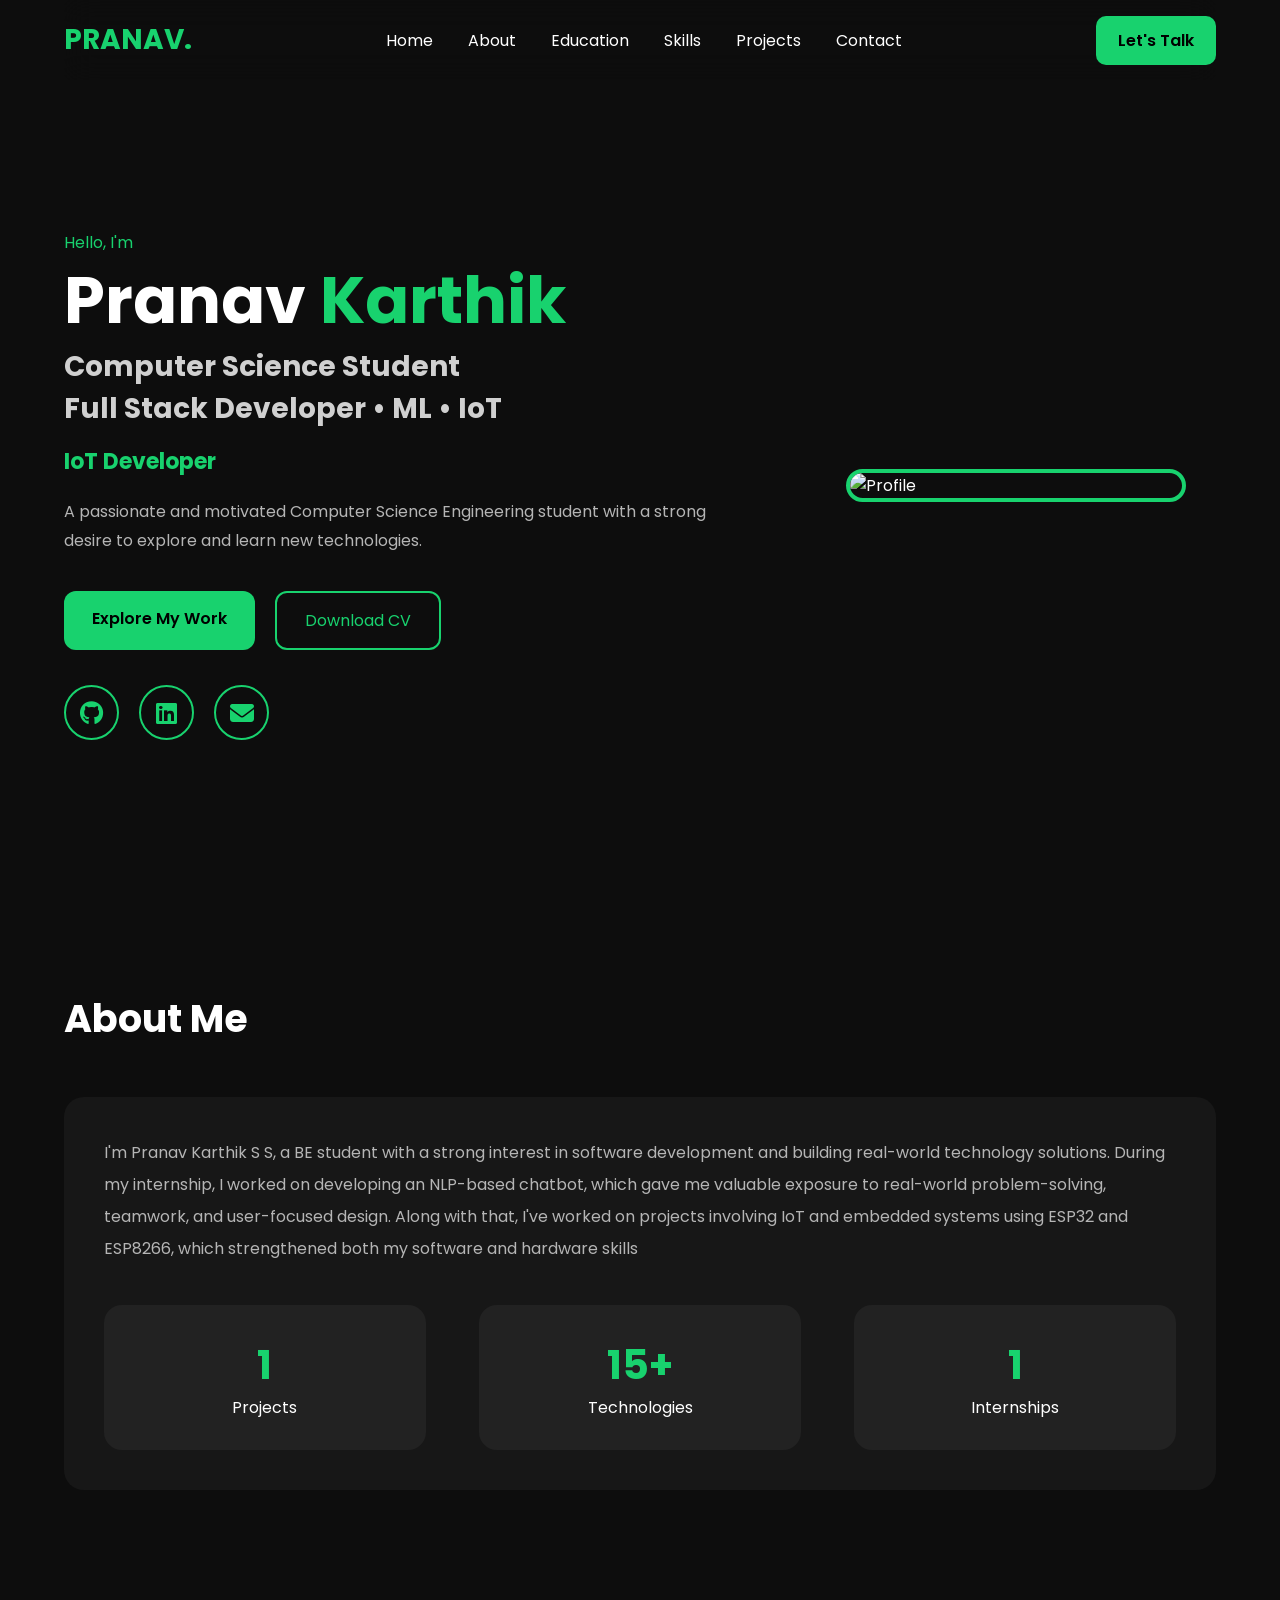
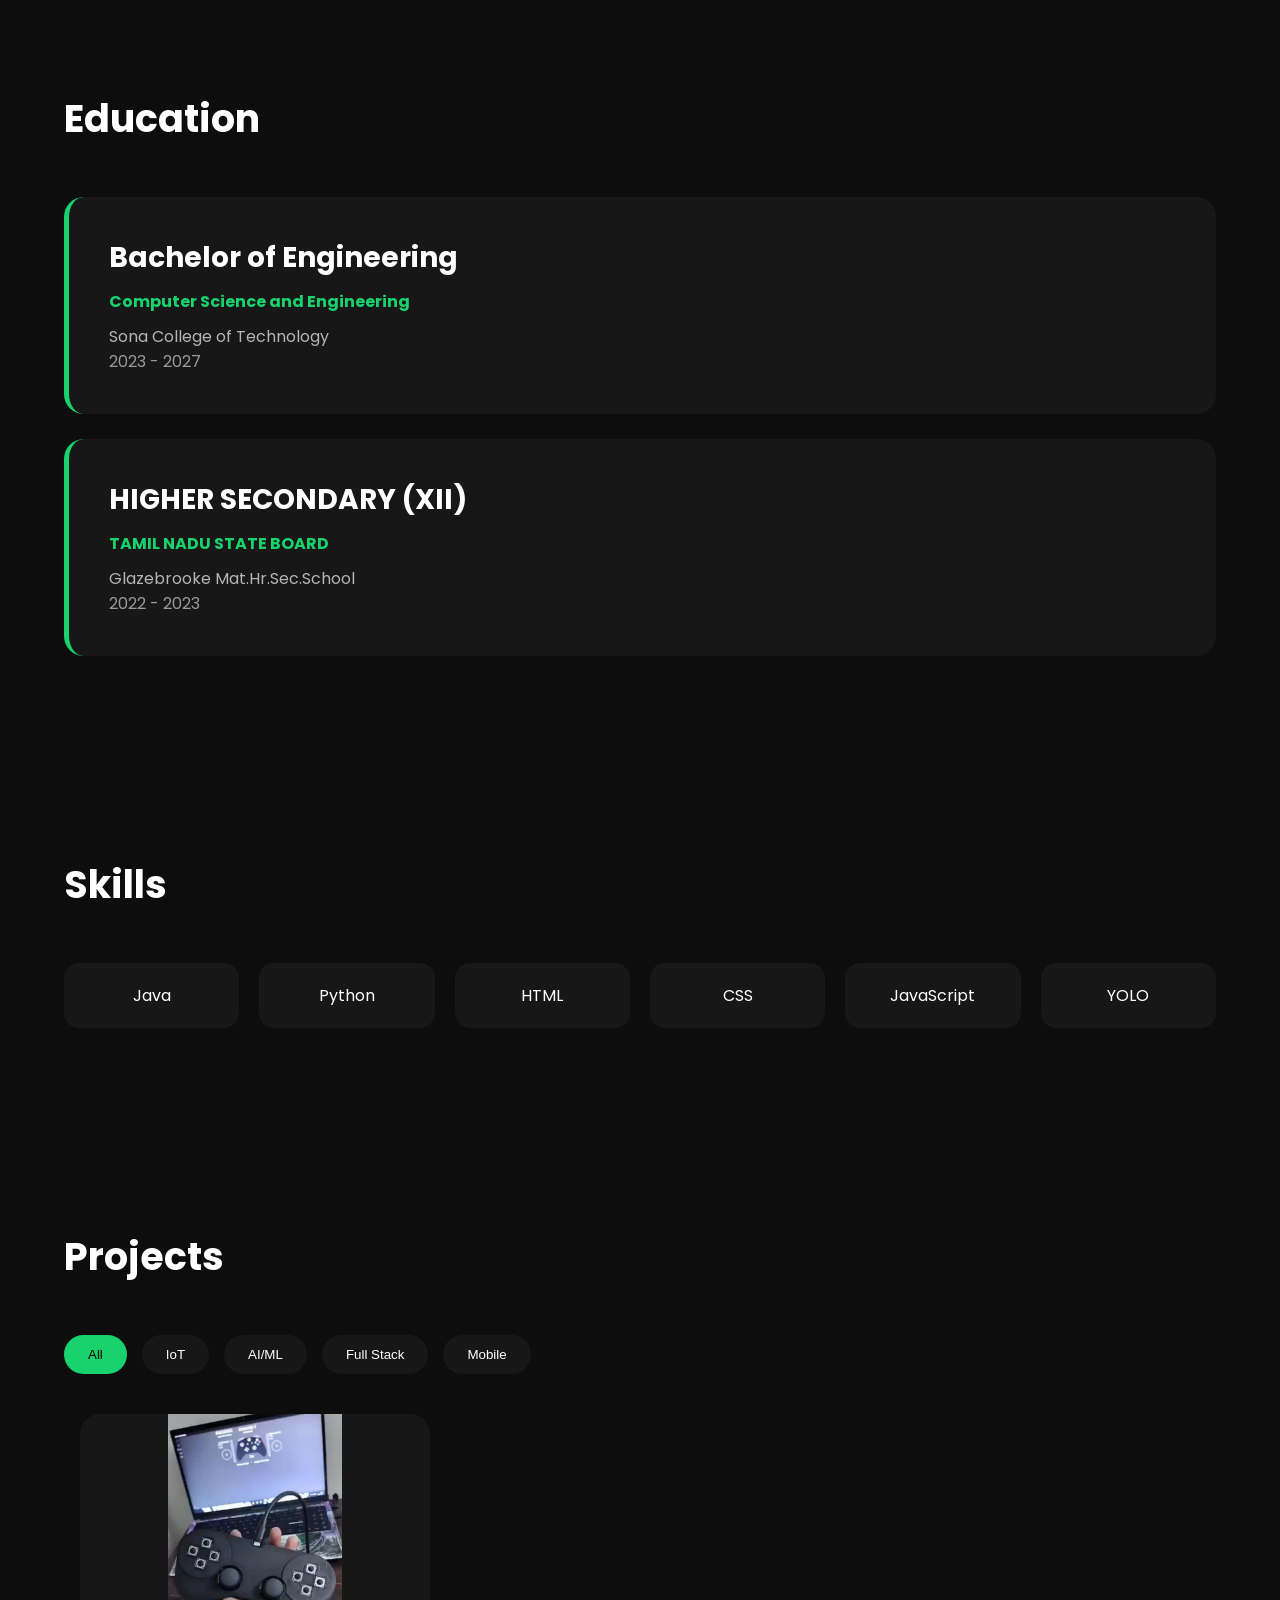
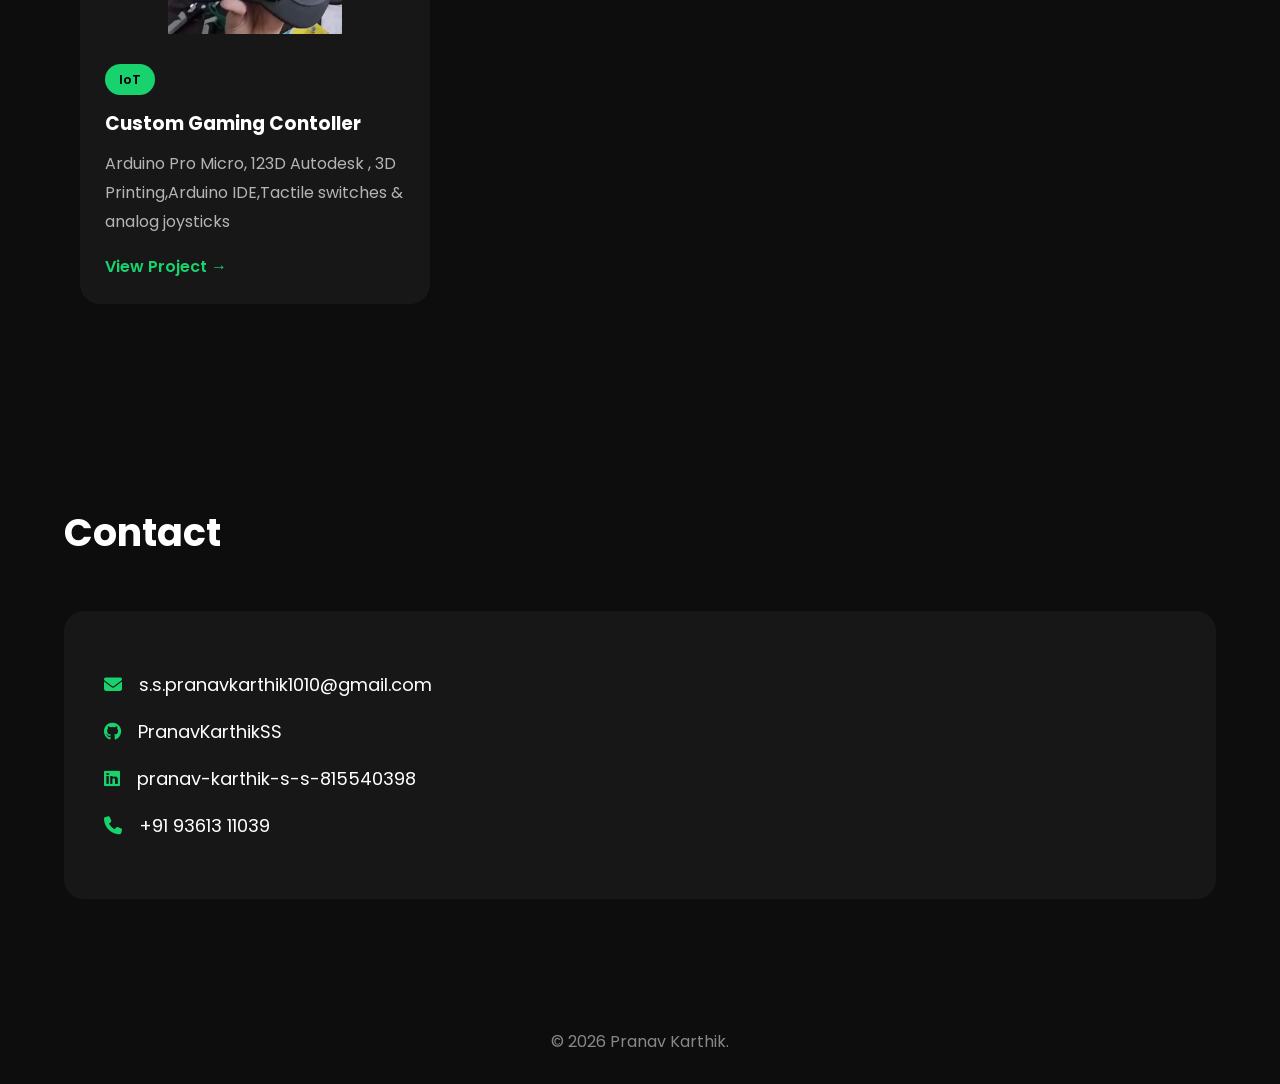
==== home.html @ e2f22dd2 "lvl 2" ====
<!DOCTYPE html>
<html lang="en">

<head>
    <meta charset="UTF-8">
    <meta name="viewport" content="width=device-width, initial-scale=1.0">

    <!-- CSS -->
    <link rel="stylesheet" href="style.css">

    <!-- Font Awesome -->
    <link rel="stylesheet"
        href="https://cdnjs.cloudflare.com/ajax/libs/font-awesome/6.6.0/css/all.min.css">

    <!-- Google Font -->
    <link
        href="https://fonts.googleapis.com/css2?family=Poppins:wght@300;400;500;600;700&display=swap"
        rel="stylesheet">

    <title>Pranav Karthik | Portfolio</title>
</head>

<body>

    <!-- ================= NAVBAR ================= -->

    <nav>

        <div class="logo">
            PRANAV.
        </div>

        <ul class="nav-links">

            <li><a href="#home">Home</a></li>

            <li><a href="#about">About</a></li>

            <li><a href="#education">Education</a></li>

            <li><a href="#skills">Skills</a></li>

            <li><a href="#projects">Projects</a></li>

            <li><a href="#contact">Contact</a></li>

        </ul>

        <a href="#contact" class="btn-nav">
            Let's Talk
        </a>

    </nav>



    <!-- ================= HERO ================= -->

    <section id="home" class="hero">

        <div class="hero-text">

            <span>Hello, I'm</span>

            <h1>Pranav <span>Karthik</span></h1>

            <h2>
                Computer Science Student <br>
                Full Stack Developer • ML • IoT
            </h2>

            <p>
                A passionate and motivated Computer Science Engineering student with a strong desire to explore and learn new
technologies.
            </p>

            <div class="hero-buttons">

                <a href="#" class="btn-main">
                    Explore My Work
                </a>

                <a href="#" class="btn-outline">
                    Download CV
                </a>

            </div>

            <div class="social-icons">

    <a href="https://github.com/PranavKarthikSS" target="_blank">
        <i class="fab fa-github"></i>
    </a>

    <a href="https://www.linkedin.com/in/pranav-karthik-s-s-815540398/" target="_blank">
        <i class="fab fa-linkedin"></i>
    </a>

    <a href="mailto:s.s.pranavkarthik1010@gmail.com">
        <i class="fa-solid fa-envelope"></i>
    </a>

</div>

        </div>

        <div class="hero-image">

            <img src="images/profile.png" alt="Profile">

        </div>

    </section>



    <!-- ================= ABOUT ================= -->

    <section id="about">

        <h2 class="section-title">About Me</h2>

        <div class="about-container">

            <p>
                I'm Pranav Karthik S S, a BE student with a strong interest in software development and building real-world technology solutions. During my internship, I worked on developing an NLP-based chatbot, which gave me valuable exposure to real-world problem-solving, teamwork, and user-focused design. Along with that, I've worked on projects involving IoT and embedded systems using ESP32 and ESP8266, which strengthened both my software and hardware skills
            </p>

            <div class="stats">

                <div class="stat-box">

                    <h3>1</h3>

                    <span>Projects</span>

                </div>

                <div class="stat-box">

                    <h3>15+</h3>

                    <span>Technologies</span>

                </div>

                <div class="stat-box">

                    <h3>1</h3>

                    <span>Internships</span>

                </div>

            </div>

        </div>

    </section>



    <!-- ================= EDUCATION ================= -->

    <section id="education">

        <h2 class="section-title">Education</h2>

        
        <div class="education-card">

            <h3>Bachelor of Engineering</h3>

            <h4>Computer Science and Engineering</h4>

            <p>Sona College of Technology</p>

            <span>2023 - 2027</span>

        </div>
        <br>
        <div class="education-card">

            <h3>HIGHER SECONDARY (XII) </h3>

            <h4>TAMIL NADU STATE BOARD</h4>

            <p>Glazebrooke Mat.Hr.Sec.School</p>

            <span>2022 - 2023</span>

        </div>

    </section>



    <!-- ================= SKILLS ================= -->

    <section id="skills">

        <h2 class="section-title">

            Skills

        </h2>

        <div class="skills-grid">

            <div class="skill-card">Java</div>

            <div class="skill-card">Python</div>

            <div class="skill-card">HTML</div>

            <div class="skill-card">CSS</div>

            <div class="skill-card">JavaScript</div>

            <div class="skill-card">YOLO</div>

        </div>

    </section>



    <!-- ================= PROJECTS ================= -->

    <section id="projects">

        <h2 class="section-title">

            Projects

        </h2>

        <!-- Categories -->

        <div class="filter-buttons">

            <button class="active">All</button>

            <button>IoT</button>

            <button>AI/ML</button>

            <button>Full Stack</button>

            <button>Mobile</button>

        </div>


        <!-- Project Cards -->

        <div class="project-grid">

            <div class="project-card" data-category="iot">

                <img src="images/project1.jpeg">

                <div class="project-content">

                    <span class="category">
                        IoT
                    </span>

                    <h3>
                        Custom Gaming Contoller
                    </h3>

                    <p>
                    Arduino Pro Micro, 123D Autodesk , 3D Printing,Arduino IDE,Tactile switches & analog joysticks
                    </p>

                    <a href="#" class="view-project">
                    View Project →
                    </a>

                </div>

            </div>
    </section>



    <!-- ================= CONTACT ================= -->

    <section id="contact">

        <h2 class="section-title">

            Contact

        </h2>

        <div class="contact-box">

            <p>

                <i class="fa-solid fa-envelope"></i>

                s.s.pranavkarthik1010@gmail.com

            </p>

            <p>

                <i class="fa-brands fa-github"></i>
                <a href="https://github.com/PranavKarthikSS">PranavKarthikSS</a>

            </p>

            <p>

                <i class="fa-brands fa-linkedin"></i>
                <a href="https://www.linkedin.com/in/pranav-karthik-s-s-815540398/">pranav-karthik-s-s-815540398</a>
                

            </p>

            <p>

    <i class="fa-solid fa-phone"></i>

    <a href="tel:+919876543210">+91 93613 11039</a>

</p>

        </div>

    </section>



    <!-- ================= FOOTER ================= -->

    <footer>

        © 2026 Pranav Karthik.

    </footer>

    <div id="projectModal" class="modal">

    <div class="modal-content">

        <span class="close">&times;</span>

        <div class="gallery">

            <button class="prev">&#10094;</button>

            <img id="modalImage" src="images/project1.jpg">

            <button class="next">&#10095;</button>

        </div>

        <div class="indicator">

            <span class="dot active"></span>
            <span class="dot"></span>
            <span class="dot"></span>

        </div>

        <div class="modal-body">

            <div class="tags">

                <span>Hardware</span>
                <span>Arduino</span>
                <span>3d modeling</span>

            </div>

            <h2 id="modalTitle">
                Custom Gaming Contoller 
            </h2>

            <p id="modalDescription">
                Designed and developed a custom USB gaming controller from scratch using the Arduino Pro Micro, combining embedded systems programming with custom hardware design. Created a fully functional HID (Human Interface Device) that interfaces directly with a PC, featuring analog joysticks, tactile buttons, and a 3D-printed enclosure. The project provided hands-on experience in microcontroller programming, product prototyping, and hardware-software integration.

            </p>

            <h3>Features</h3>

            <ul>

                <li>USB HID Compatibility</li>

                <li>Custom Hardware Design</li>

                <li>Real-Time Input Processing</li>
            </ul>

            <div class="project-links">

                <a href="https://github.com/PranavKarthikSS/Pranav_web">GitHub</a>

                <a href="#">Live Demo</a>

            </div>

        </div>

    </div>

</div>

<script src="script.js"></script>

</body>

</html>
---- style.css ----
/* ==========================
   GOOGLE FONT
========================== */

@import url('https://fonts.googleapis.com/css2?family=Poppins:wght@300;400;500;600;700;800&display=swap');


/* ==========================
   RESET
========================== */

*{
    margin:0;
    padding:0;
    box-sizing:border-box;
    scroll-behavior:smooth;
}

body{

    font-family:'Poppins',sans-serif;

    background:#0d0d0d;

    color:#ffffff;

    overflow-x:hidden;

}


/* ==========================
   SCROLLBAR
========================== */

::-webkit-scrollbar{

    width:10px;

}

::-webkit-scrollbar-thumb{

    background:#18d26e;

    border-radius:20px;

}


/* ==========================
   COMMON
========================== */

section{

    width:90%;

    max-width:1200px;

    margin:auto;

    padding:100px 0;

}

.section-title{

    font-size:38px;

    margin-bottom:50px;

    font-weight:700;

}

a{

    text-decoration:none;

}

img{

    width:100%;

}


/* ==========================
   NAVBAR
========================== */

nav{

    width:90%;

    max-width:1200px;

    height:80px;

    margin:auto;

    display:flex;

    justify-content:space-between;

    align-items:center;

    position:sticky;

    top:0;

    z-index:999;

    backdrop-filter:blur(15px);

}

.logo{

    font-size:28px;

    font-weight:700;

    color:#18d26e;

}

.nav-links{

    display:flex;

    gap:35px;

    list-style:none;

}

.nav-links a{

    color:white;

    transition:.3s;

}

.nav-links a:hover{

    color:#18d26e;

}

.btn-nav{

    padding:12px 22px;

    background:#18d26e;

    color:black;

    border-radius:10px;

    font-weight:600;

    transition:.3s;

}

.btn-nav:hover{

    transform:translateY(-4px);

}


/* ==========================
   HERO
========================== */

.hero{

    display:grid;

    grid-template-columns:1fr 400px;

    align-items:center;

    gap:80px;

    min-height:90vh;

}

.hero span{

    color:#18d26e;

}

.hero h1{

    font-size:65px;

    margin:10px 0;

    line-height:1.1;

}

.hero h2{

    font-size:28px;

    color:#d0d0d0;

    margin-bottom:20px;

}

.hero p{

    color:#b5b5b5;

    line-height:1.8;

    margin-bottom:35px;

}

.hero-buttons{

    display:flex;

    gap:20px;

}

.btn-main{

    background:#18d26e;

    color:black;

    padding:15px 28px;

    border-radius:12px;

    font-weight:600;

    transition:.3s;

}

.btn-outline{

    border:2px solid #18d26e;

    color:#18d26e;

    padding:15px 28px;

    border-radius:12px;

    transition:.3s;

}

.btn-main:hover,
.btn-outline:hover{

    transform:translateY(-5px);

}


/* ==========================
   PROFILE IMAGE
========================== */

.hero-image{

    display:flex;

    justify-content:center;

}

.hero-image img{

    width:340px;

    border-radius:25px;

    border:4px solid #18d26e;

    transition:.4s;

}

.hero-image img:hover{

    transform:scale(1.04);

}


/* ==========================
   ABOUT
========================== */

.about-container{

    background:#171717;

    border-radius:20px;

    padding:40px;

}

.about-container p{

    color:#b5b5b5;

    line-height:2;

}

.stats{

    display:flex;

    justify-content:space-between;

    margin-top:40px;

}

.stat-box{

    background:#222;

    width:30%;

    text-align:center;

    padding:30px;

    border-radius:18px;

}

.stat-box h3{

    color:#18d26e;

    font-size:40px;

}


/* ==========================
   EDUCATION
========================== */

.education-card{

    background:#171717;

    padding:40px;

    border-radius:20px;

    border-left:5px solid #18d26e;

}

.education-card h3{

    font-size:28px;

}

.education-card h4{

    color:#18d26e;

    margin:10px 0;

}

.education-card p{

    color:#b5b5b5;

}

.education-card span{

    color:#999;

}


/* ==========================
   SKILLS
========================== */

.skills-grid{

    display:grid;

    grid-template-columns:repeat(auto-fit,minmax(150px,1fr));

    gap:20px;

}

.skill-card{

    background:#171717;

    padding:20px;

    text-align:center;

    border-radius:15px;

    transition:.3s;

    cursor:pointer;

}

.skill-card:hover{

    background:#18d26e;

    color:black;

    transform:translateY(-8px);

}


/* ==========================
   FILTER BUTTONS
========================== */

.filter-buttons{

    display:flex;

    gap:15px;

    margin-bottom:40px;

    flex-wrap:wrap;

}

.filter-buttons button{

    background:#171717;

    color:white;

    border:none;

    padding:12px 24px;

    border-radius:25px;

    cursor:pointer;

    transition:.3s;

}

.filter-buttons button.active,
.filter-buttons button:hover{

    background:#18d26e;

    color:black;

}


/* ==========================
   PROJECTS
========================== */

.project-grid{

    display:grid;

    grid-template-columns:repeat(auto-fill,minmax(350px,350px));

    justify-content:center;

    gap:35px;

}

.project-card{

    background:#171717;

    border-radius:20px;

    overflow:hidden;

    transition:.35s;

}

.project-card:hover{

    transform:translateY(-10px);

}

.project-card img{

    height:220px;

    object-fit:contain;

}

.project-content{

    padding:25px;

}

.category{

    background:#18d26e;

    color:black;

    padding:6px 14px;

    border-radius:30px;

    font-size:13px;

    font-weight:600;

}

.project-content h3{

    margin:18px 0 12px;

}

.project-content p{

    color:#b5b5b5;

    line-height:1.8;

}

.project-content a{

    display:inline-block;

    margin-top:18px;

    color:#18d26e;

    font-weight:600;

}


/* ==========================
   CONTACT
========================== */

.contact-box{

    background:#171717;

    border-radius:20px;

    padding:40px;

}

.contact-box p{

    margin:20px 0;

    font-size:18px;

}

.contact-box i{

    color:#18d26e;

    margin-right:12px;

}


/* ==========================
   FOOTER
========================== */

footer{

    text-align:center;

    padding:30px;

    color:#888;

}


/* ==========================
   RESPONSIVE
========================== */

@media(max-width:900px){

.hero{

grid-template-columns:1fr;

text-align:center;

}

.hero-buttons{

justify-content:center;

}

.stats{

flex-direction:column;

gap:20px;

}

.stat-box{

width:100%;

}

.nav-links{

display:none;

}

.hero h1{

font-size:45px;

}

.hero-image img{

width:280px;

}

}

/*==========================
    SOCIAL ICONS
===========================*/

.social-icons{

    display:flex;

    gap:20px;

    margin-top:35px;

}

.social-icons a{

    width:55px;

    height:55px;

    border:2px solid #18d26e;

    border-radius:50%;

    display:flex;

    justify-content:center;

    align-items:center;

    color:#18d26e;

    font-size:24px;

    transition:.35s ease;

}

.social-icons a:hover{

    background:#18d26e;

    color:#0d0d0d;

    transform:translateY(-8px) scale(1.08);

    box-shadow:0 0 25px rgba(24,210,110,.6);

}

/* Overlay */

.modal{

    display:none;

    position:fixed;

    inset:0;

    background:rgba(0,0,0,.75);

    backdrop-filter:blur(8px);

    justify-content:center;

    align-items:center;

    z-index:9999;

}

/* Main Window */

.modal-content{

    width:80%;

    max-width:1000px;

    max-height:90vh;

    overflow-y:auto;

    background:#171717;

    border-radius:25px;

    padding:40px;

    position:relative;

}

/* Close */

.close{

    position:absolute;

    right:25px;

    top:15px;

    font-size:35px;

    cursor:pointer;

    color:white;

}

/* Gallery */

.gallery{

    display:flex;

    align-items:center;

    justify-content:center;

    gap:20px;

}

.gallery img{

    width:100%;

    max-width:850px;

    height:450px;

    object-fit: contain;

    background: #111;

    border-radius:18px;

}

/* Buttons */

.prev,
.next{

    width:55px;

    height:55px;

    border:none;

    border-radius:50%;

    background:#18d26e;

    color:black;

    font-size:24px;

    cursor:pointer;

}

/* Dots */

.indicator{

    display:flex;

    justify-content:center;

    gap:10px;

    margin:20px;

}

.dot{

    width:12px;

    height:12px;

    border-radius:50%;

    background:#666;

}

.dot.active{

    background:#18d26e;

}

/* Body */

.modal-body{

    margin-top:30px;

}

.tags{

    display:flex;

    gap:10px;

    flex-wrap:wrap;

    margin-bottom:20px;

}

.tags span{

    background:#18d26e;

    color:black;

    padding:8px 18px;

    border-radius:30px;

    font-weight:600;

}

.modal-body h2{

    margin-bottom:20px;

}

.modal-body p{

    color:#cfcfcf;

    line-height:1.8;

}

.modal-body ul{

    margin-top:15px;

    margin-left:20px;

    line-height:2;

}

.project-links{

    margin-top:25px;

    display:flex;

    gap:20px;

}

.project-links a{

    padding:12px 25px;

    border-radius:10px;

    background:#18d26e;

    color:black;

    font-weight:600;

}

.contact-box a{
    color: #fff;
    text-decoration: none;
}

.contact-box a:hover{
    color: #18d26e;
}
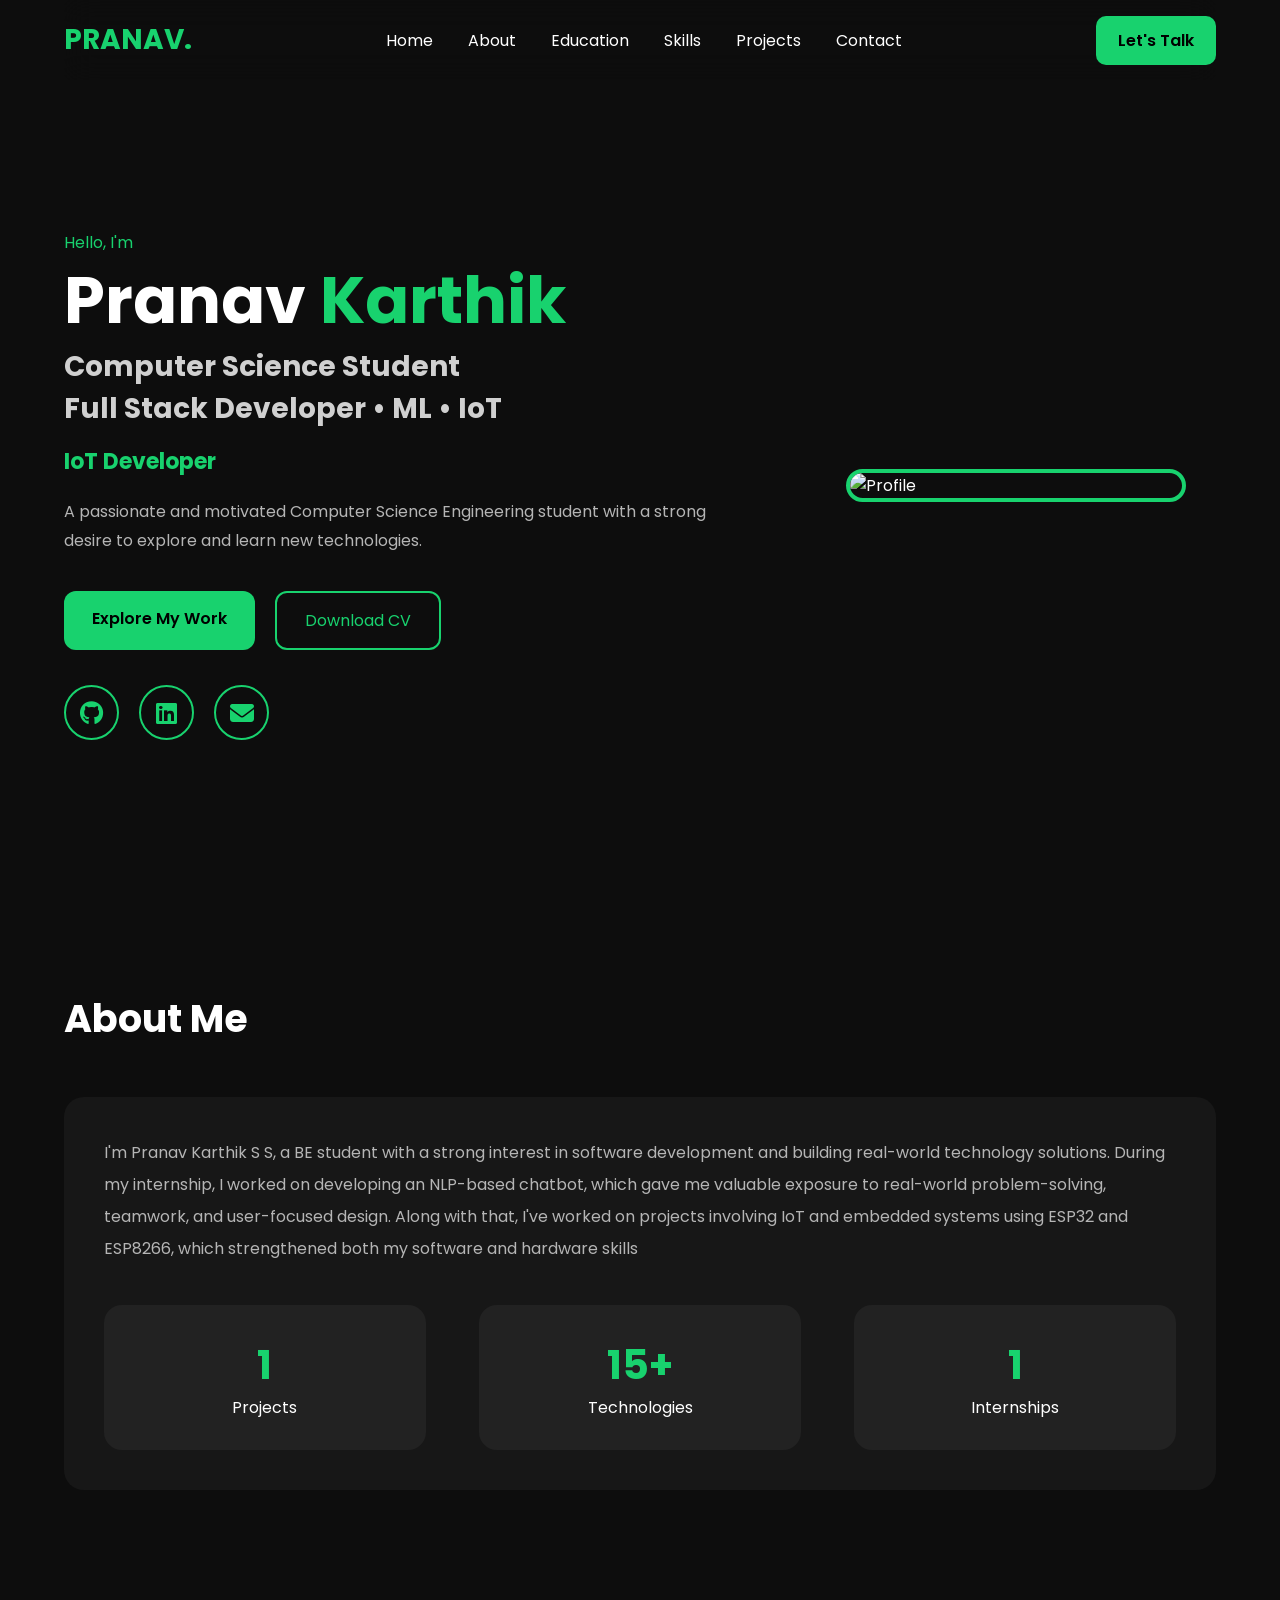
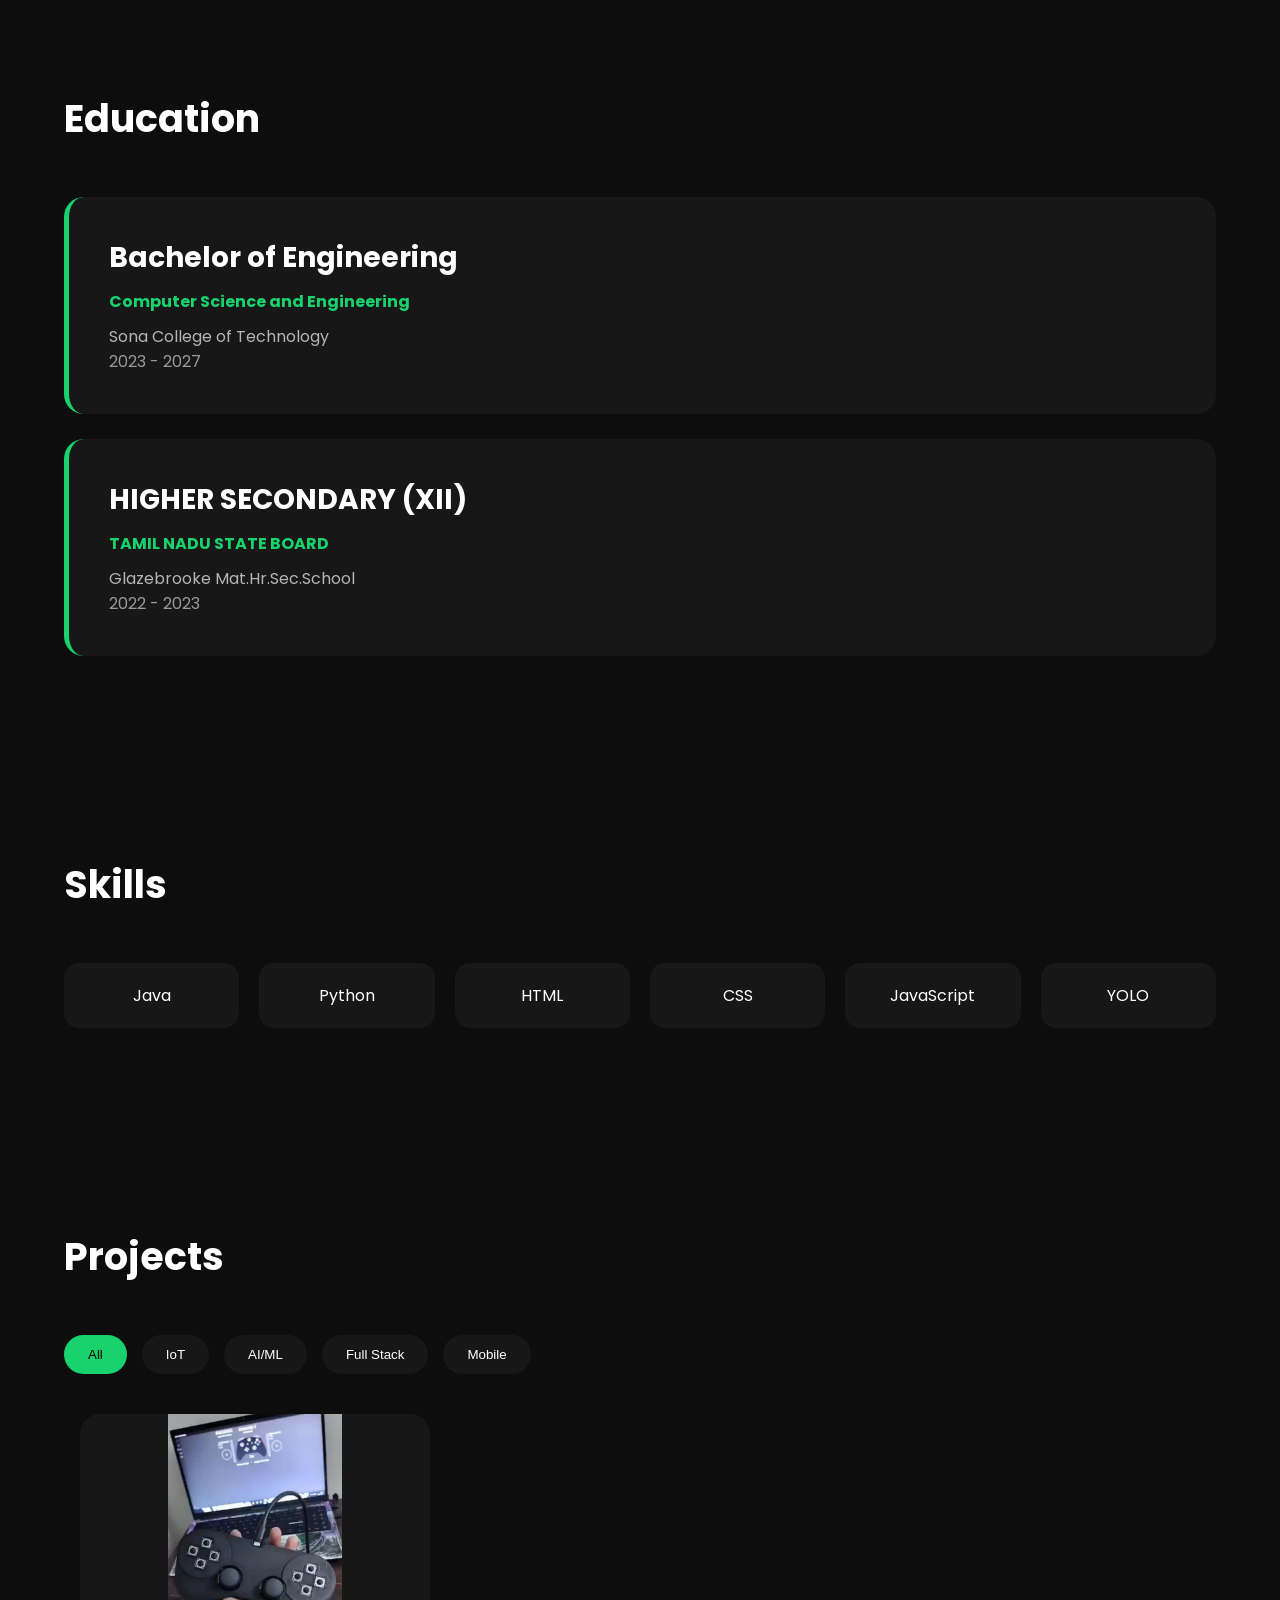
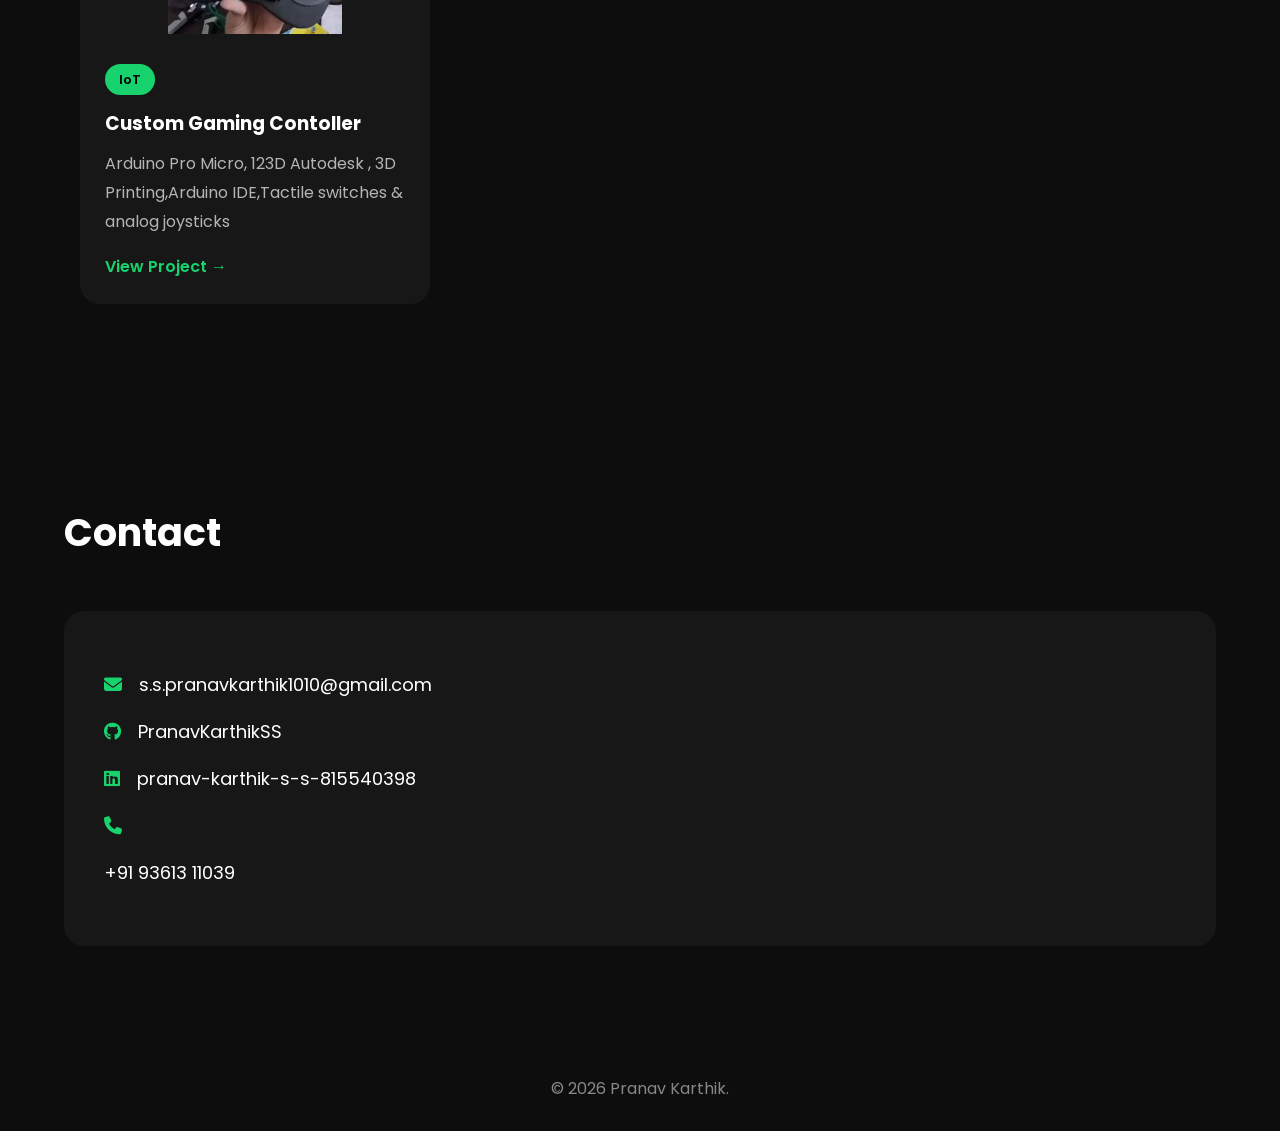
==== commit 04228d83: "para num" ====
--- a/home.html
+++ b/home.html
@@ -324,7 +324,7 @@
 
     <i class="fa-solid fa-phone"></i>
 
-    <a href="tel:+919876543210">+91 93613 11039</a>
+    <p>+91 93613 11039</p>
 
 </p>
 
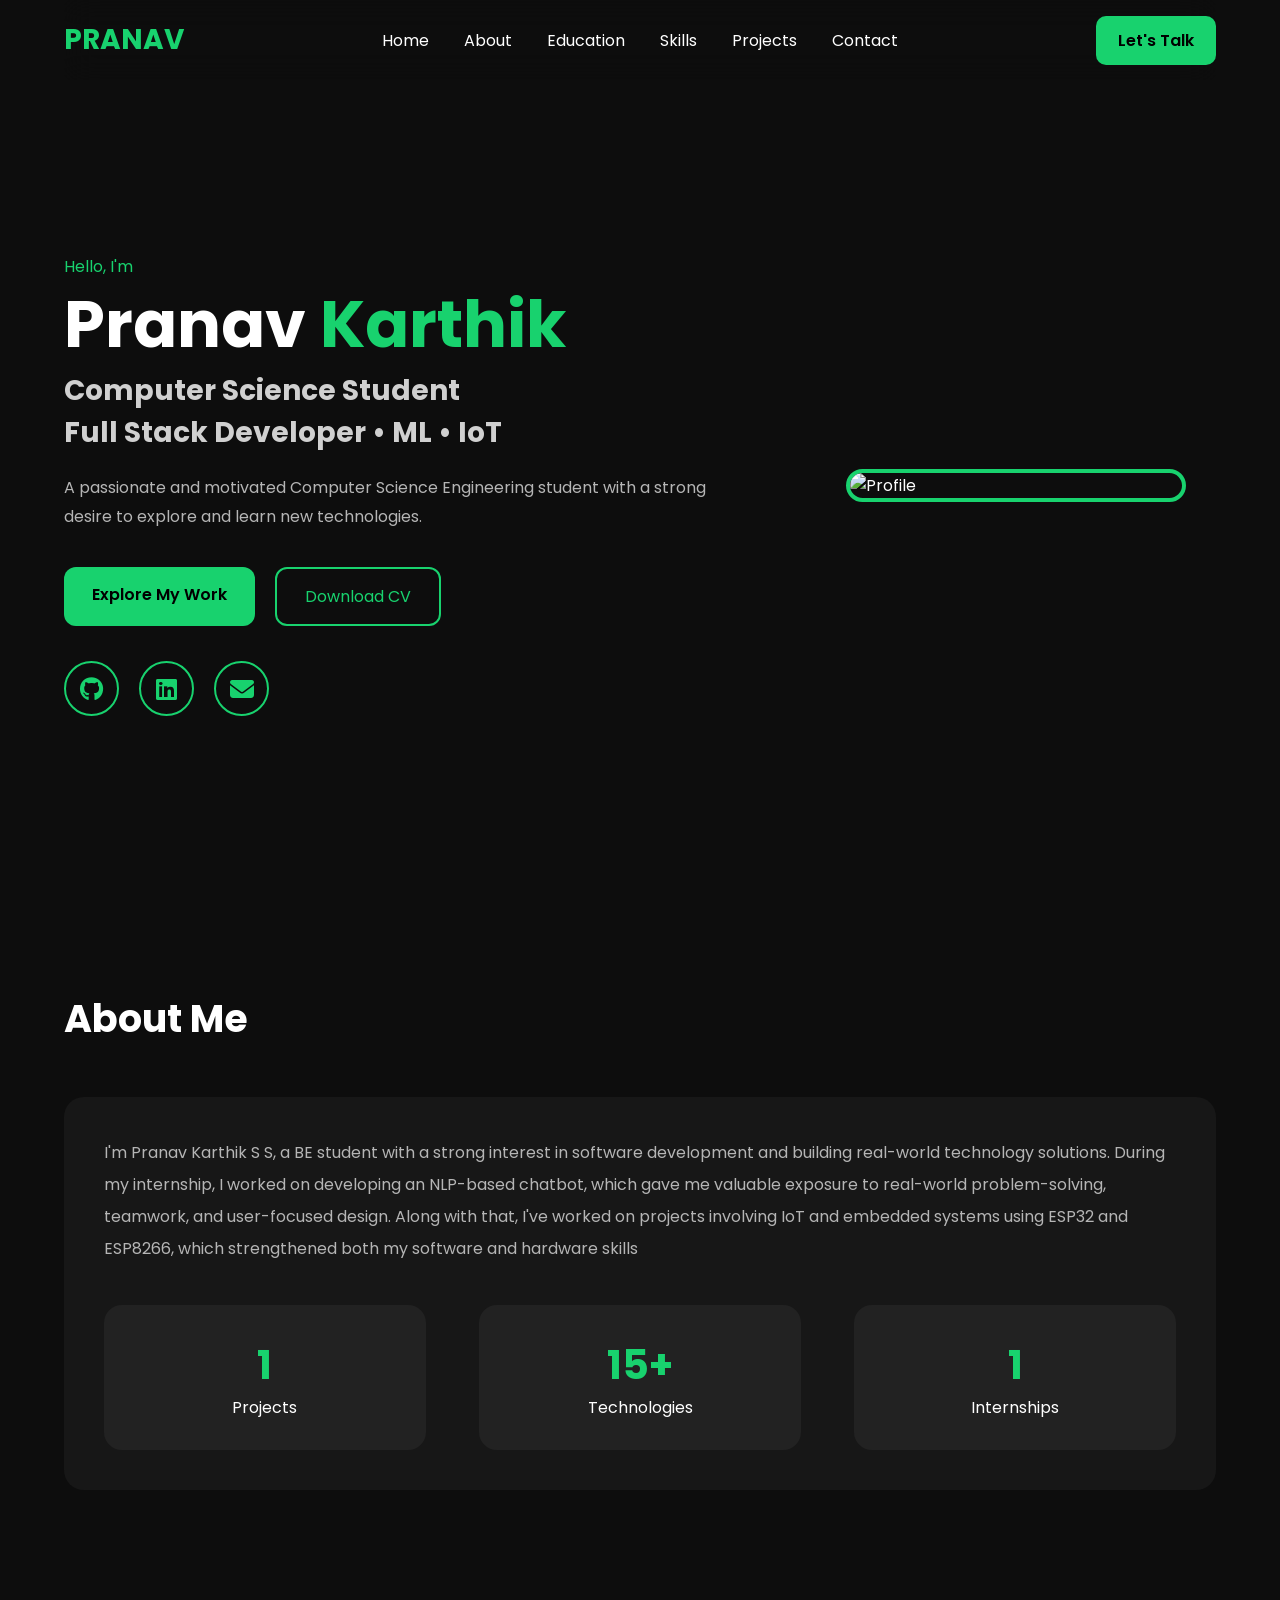
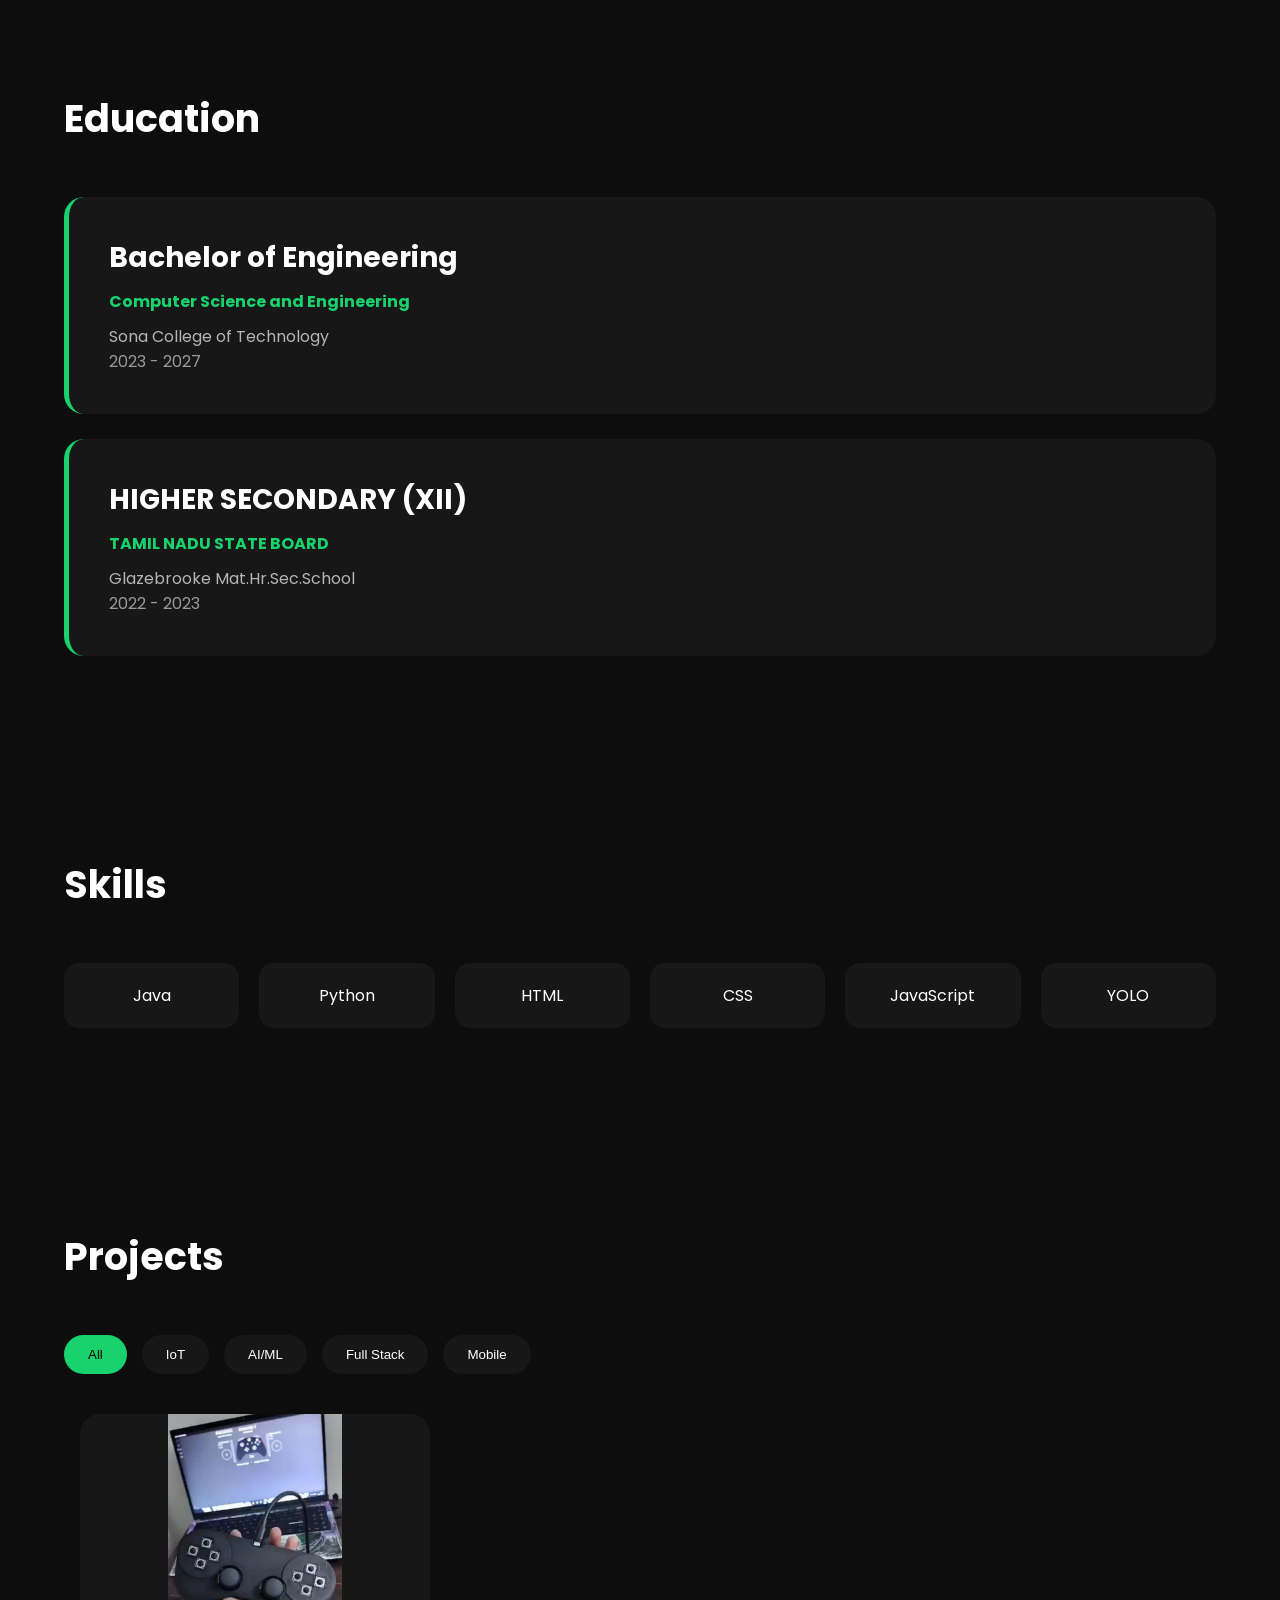
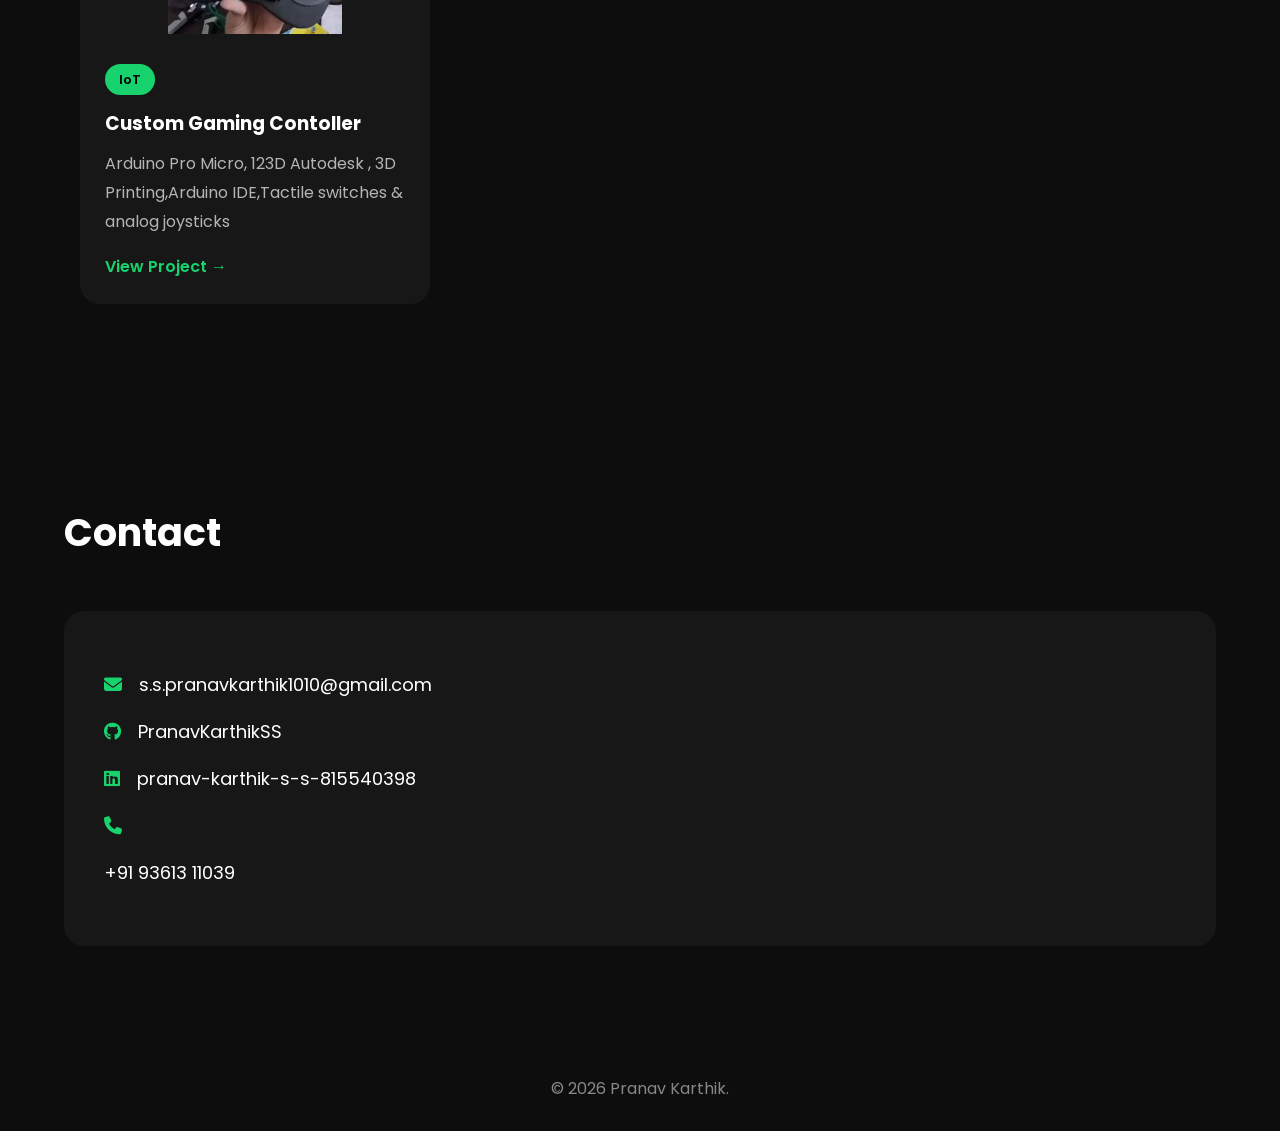
==== commit b6d0d7a7: "animation cut" ====
--- a/home.html
+++ b/home.html
@@ -27,7 +27,7 @@
     <nav>
 
         <div class="logo">
-            PRANAV.
+            PRANAV
         </div>
 
         <ul class="nav-links">
